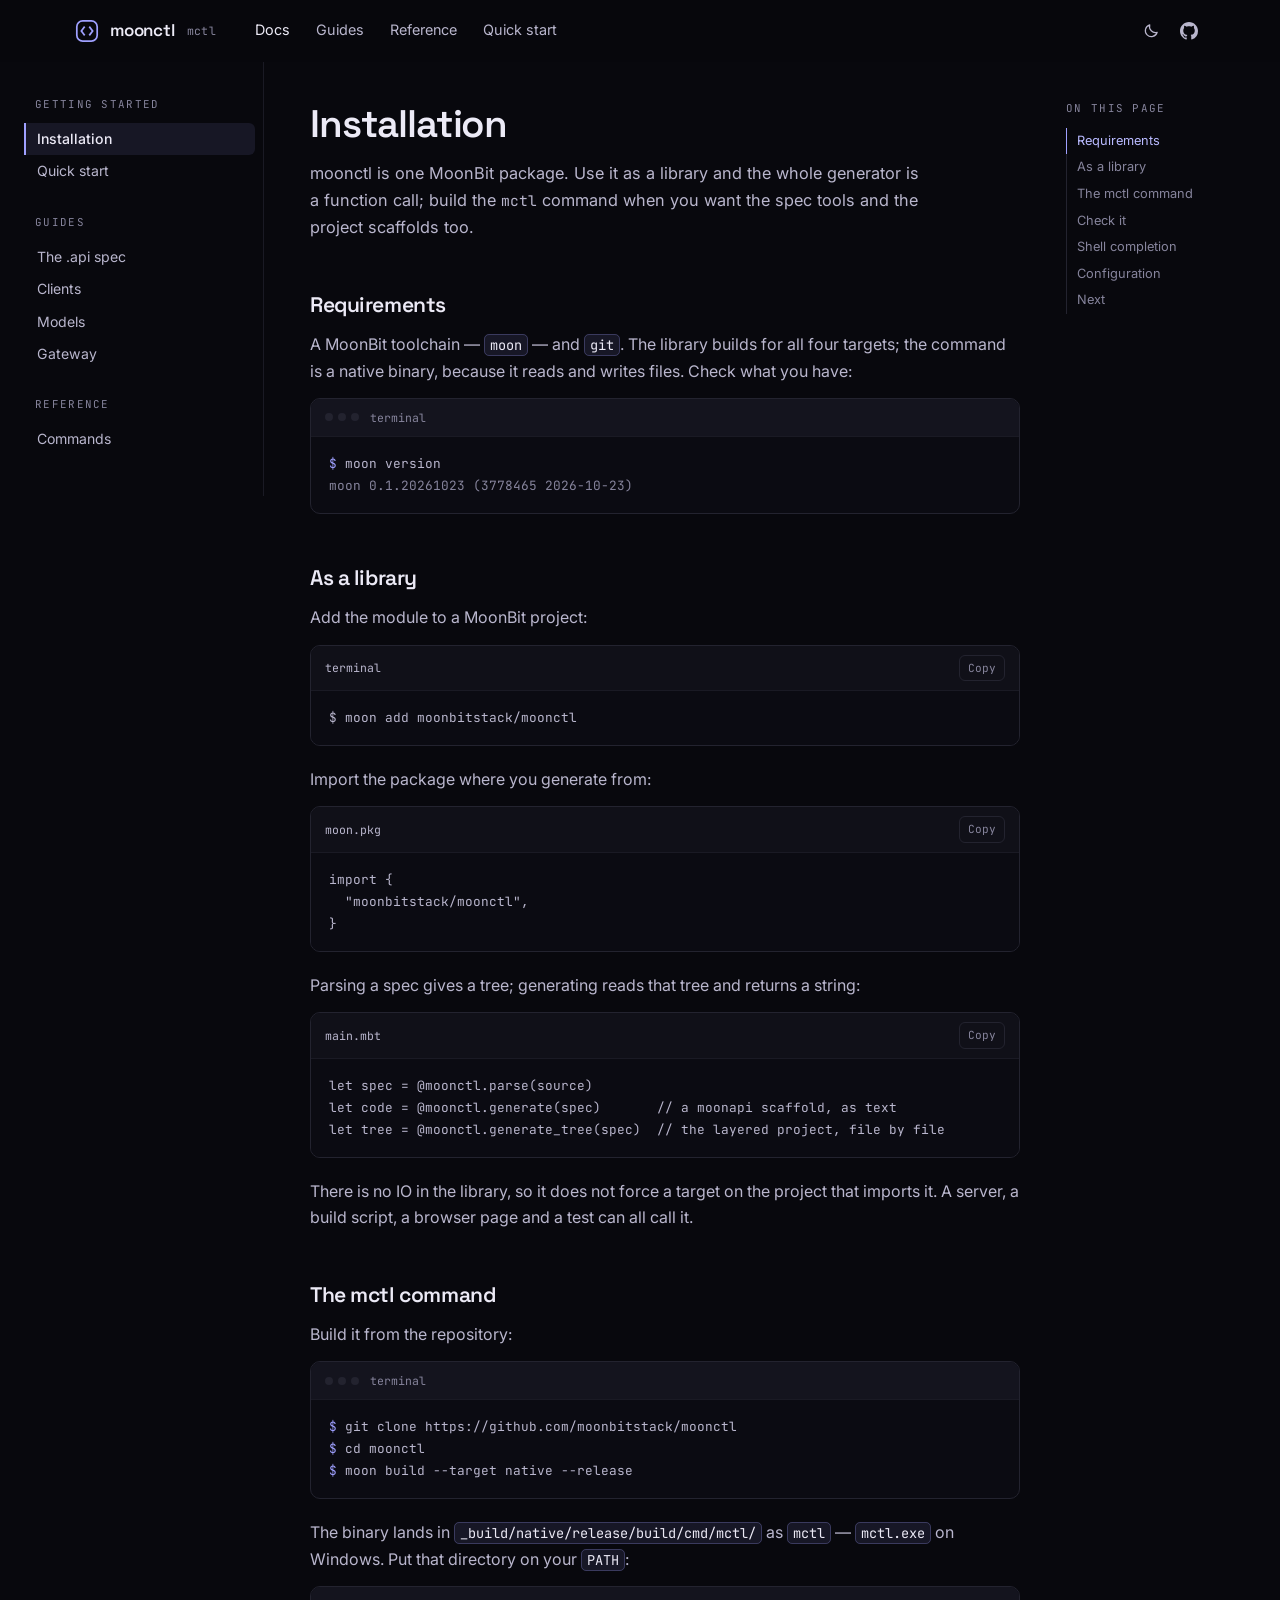
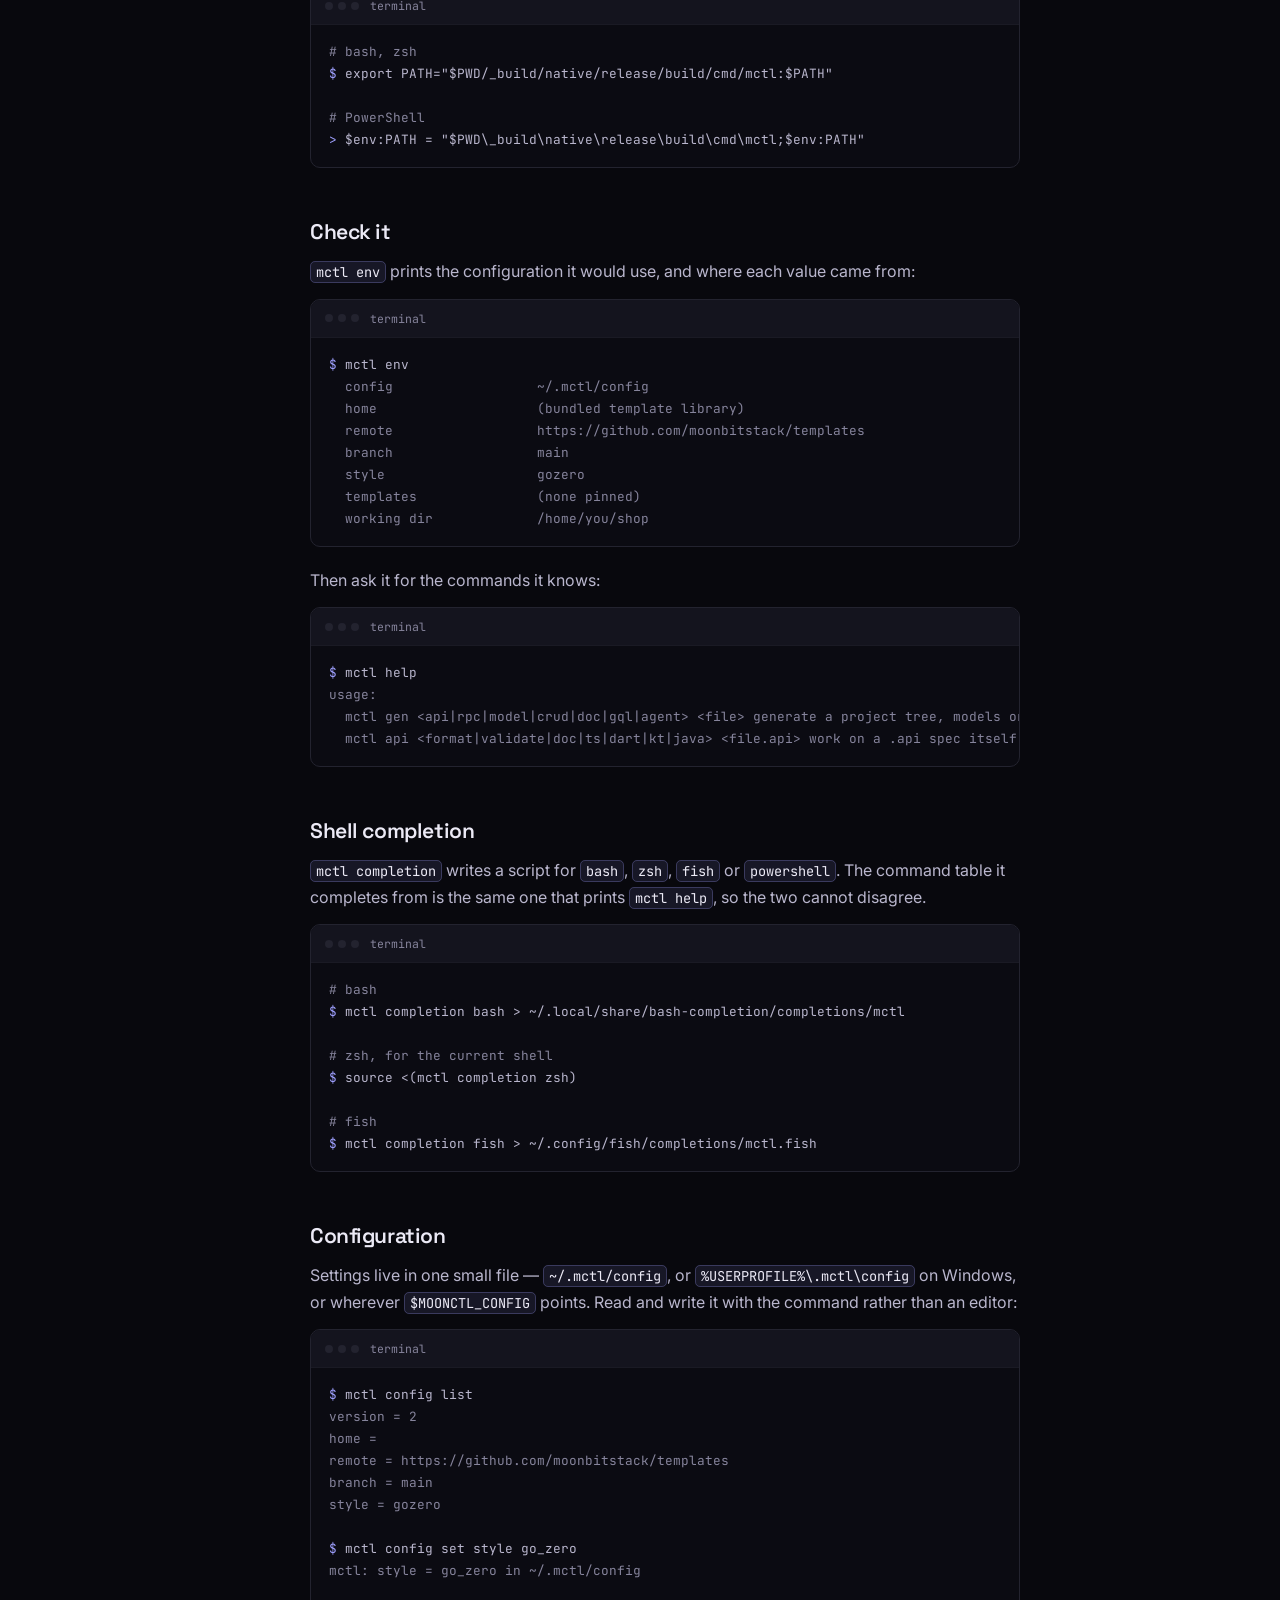
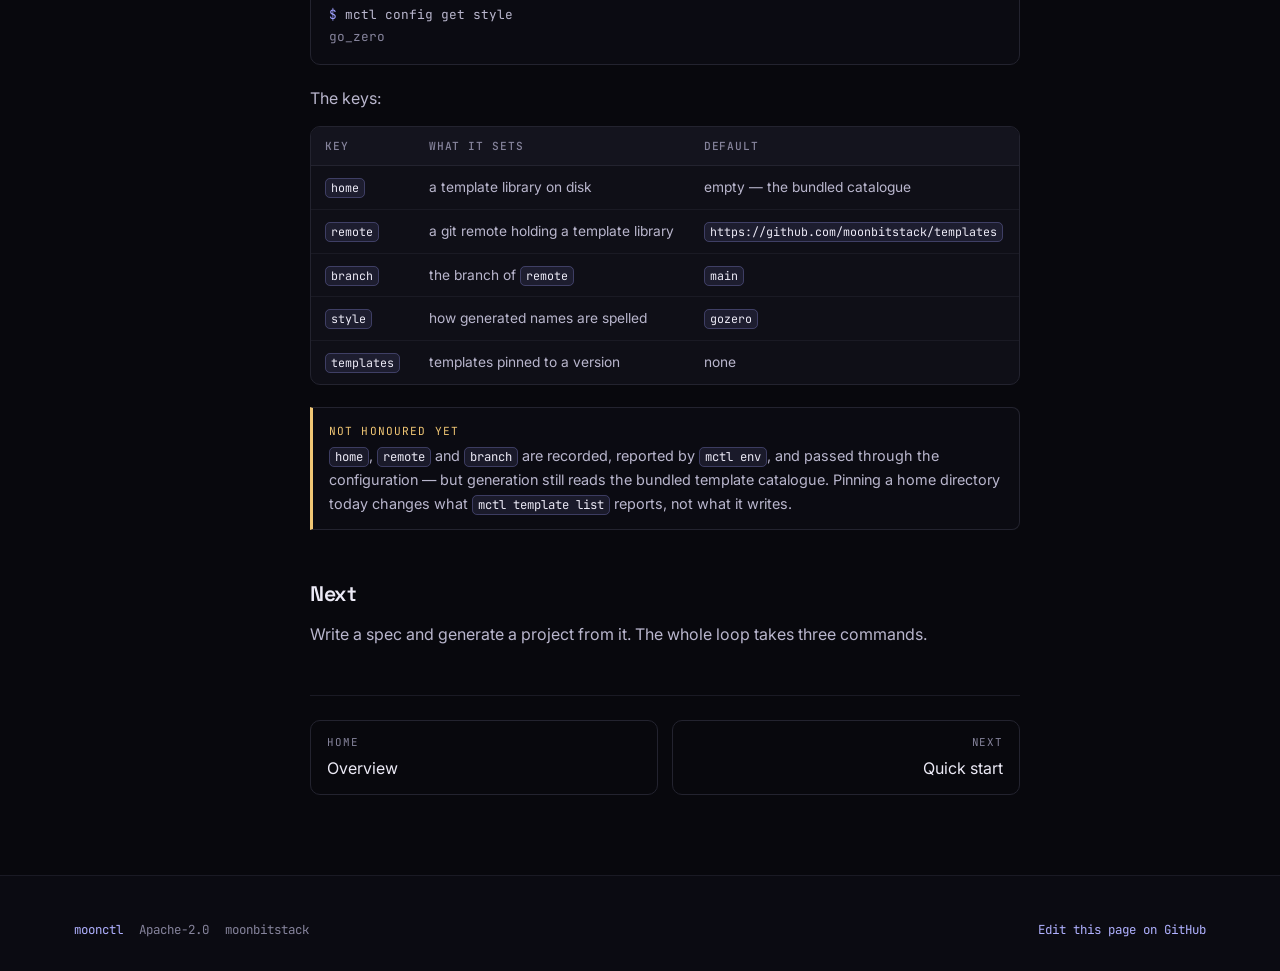
==== docs/getting-started/installation.html @ fe4e593d "docs(moonctl): a site, and four things writing it caught. The placeholder page and the script that p" ====
<!doctype html>
<html lang="en" data-theme="dark">
<head>
<meta charset="utf-8">
<meta name="viewport" content="width=device-width, initial-scale=1">
<title>Installation — moonctl</title>
<meta name="description" content="Install moonctl as a MoonBit library, or build the mctl command and put it on your PATH.">
<meta name="theme-color" content="#08080d">
<link rel="icon" href="../assets/favicon.svg" type="image/svg+xml">
<link rel="preconnect" href="https://fonts.googleapis.com">
<link rel="preconnect" href="https://fonts.gstatic.com" crossorigin>
<link href="https://fonts.googleapis.com/css2?family=Inter:wght@400;500;600&family=JetBrains+Mono:wght@400;500&family=Space+Grotesk:wght@500;600;700&display=swap" rel="stylesheet">
<link rel="stylesheet" href="../assets/site.css">
<script src="../assets/site.js" defer></script>
</head>
<body>
<a class="skip" href="#main">Skip to content</a>

<header class="site-header">
  <div class="container">
    <a class="brand" href="../index.html">
      <span class="mark" aria-hidden="true">
        <svg viewBox="0 0 24 24" width="26" height="26" fill="none" stroke="currentColor" stroke-width="1.6">
          <rect x="2.6" y="2.6" width="18.8" height="18.8" rx="5.4"/>
          <path d="M9.4 8.6 6.8 12l2.6 3.4M14.6 8.6 17.2 12l-2.6 3.4" stroke-linecap="square"/>
        </svg>
      </span>
      moonctl
      <span class="sub">mctl</span>
    </a>
    <nav class="nav" aria-label="Main">
      <a href="../getting-started/installation.html" aria-current="true">Docs</a>
      <a href="../guides/api-spec.html">Guides</a>
      <a href="../reference/commands.html">Reference</a>
      <a href="../getting-started/quick-start.html">Quick start</a>
    </nav>
    <div class="nav-right">
      <button class="icon-btn" type="button" data-theme-toggle aria-label="Switch theme">
        <svg class="i-moon" viewBox="0 0 24 24" width="17" height="17" fill="none" stroke="currentColor" stroke-width="1.7" stroke-linecap="round" stroke-linejoin="round">
          <path d="M20 14.5A8.5 8.5 0 0 1 9.5 4a8.5 8.5 0 1 0 10.5 10.5Z"/>
        </svg>
        <svg class="i-sun" viewBox="0 0 24 24" width="17" height="17" fill="none" stroke="currentColor" stroke-width="1.7" stroke-linecap="round">
          <circle cx="12" cy="12" r="4.2"/>
          <path d="M12 3v2M12 19v2M3 12h2M19 12h2M5.6 5.6l1.4 1.4M17 17l1.4 1.4M18.4 5.6 17 7M7 17l-1.4 1.4"/>
        </svg>
      </button>
      <a class="icon-btn" href="https://github.com/moonbitstack/moonctl" aria-label="Repository on GitHub">
        <svg viewBox="0 0 16 16" width="18" height="18" fill="currentColor" aria-hidden="true">
          <path d="M8 0C3.58 0 0 3.58 0 8c0 3.54 2.29 6.53 5.47 7.59.4.07.55-.17.55-.38 0-.19-.01-.82-.01-1.49-2.01.37-2.53-.49-2.69-.94-.09-.23-.48-.94-.82-1.13-.28-.15-.68-.52-.01-.53.63-.01 1.08.58 1.23.82.72 1.21 1.87.87 2.33.66.07-.52.28-.87.51-1.07-1.78-.2-3.64-.89-3.64-3.95 0-.87.31-1.59.82-2.15-.08-.2-.36-1.02.08-2.12 0 0 .67-.21 2.2.82.64-.18 1.32-.27 2-.27s1.36.09 2 .27c1.53-1.04 2.2-.82 2.2-.82.44 1.1.16 1.92.08 2.12.51.56.82 1.27.82 2.15 0 3.07-1.87 3.75-3.65 3.95.29.25.54.73.54 1.48 0 1.07-.01 1.93-.01 2.2 0 .21.15.46.55.38A8.01 8.01 0 0 0 16 8c0-4.42-3.58-8-8-8Z"/>
        </svg>
      </a>
      <button class="icon-btn nav-toggle" type="button" data-nav-toggle aria-label="Menu" aria-expanded="false">
        <svg viewBox="0 0 24 24" width="19" height="19" fill="none" stroke="currentColor" stroke-width="1.8" stroke-linecap="round">
          <path d="M4 7h16M4 12h16M4 17h16"/>
        </svg>
      </button>
    </div>
  </div>
</header>

<div class="docs-wrap">
  <aside class="side" id="side">
    <div class="side-group">
      <span class="label">Getting started</span>
      <a href="../getting-started/installation.html" aria-current="page">Installation</a>
      <a href="../getting-started/quick-start.html">Quick start</a>
    </div>
    <div class="side-group">
      <span class="label">Guides</span>
      <a href="../guides/api-spec.html">The .api spec</a>
      <a href="../guides/clients.html">Clients</a>
      <a href="../guides/models.html">Models</a>
      <a href="../guides/gateway.html">Gateway</a>
    </div>
    <div class="side-group">
      <span class="label">Reference</span>
      <a href="../reference/commands.html">Commands</a>
    </div>
  </aside>

  <main class="doc" id="main">
    <button class="side-toggle" type="button" data-side-toggle aria-expanded="false">Contents</button>

    <h1>Installation</h1>
    <p class="lede">
      moonctl is one MoonBit package. Use it as a library and the whole generator is a
      function call; build the <code>mctl</code> command when you want the spec tools and
      the project scaffolds too.
    </p>

    <div class="prose">
      <h2 id="requirements">Requirements <a class="anchor" href="#requirements">#</a></h2>
      <p>
        A MoonBit toolchain — <code>moon</code> — and <code>git</code>. The library builds for
        all four targets; the command is a native binary, because it reads and writes files.
        Check what you have:
      </p>
      <div class="term">
        <div class="term-bar"><span class="dots"><i></i><i></i><i></i></span>terminal</div>
<pre><span class="p">$</span> moon version
<span class="out">moon 0.1.20261023 (3778465 2026-10-23)</span></pre>
      </div>

      <h2 id="library">As a library <a class="anchor" href="#library">#</a></h2>
      <p>Add the module to a MoonBit project:</p>
      <div class="code">
        <div class="code-head"><span class="file">terminal</span><button class="copy" type="button" data-copy>Copy</button></div>
<pre>$ moon add moonbitstack/moonctl</pre>
      </div>
      <p>Import the package where you generate from:</p>
      <div class="code">
        <div class="code-head"><span class="file">moon.pkg</span><button class="copy" type="button" data-copy>Copy</button></div>
<pre>import {
  "moonbitstack/moonctl",
}</pre>
      </div>
      <p>Parsing a spec gives a tree; generating reads that tree and returns a string:</p>
      <div class="code">
        <div class="code-head"><span class="file">main.mbt</span><button class="copy" type="button" data-copy>Copy</button></div>
<pre>let spec = @moonctl.parse(source)
let code = @moonctl.generate(spec)       // a moonapi scaffold, as text
let tree = @moonctl.generate_tree(spec)  // the layered project, file by file</pre>
      </div>
      <p>
        There is no IO in the library, so it does not force a target on the project that
        imports it. A server, a build script, a browser page and a test can all call it.
      </p>

      <h2 id="command">The mctl command <a class="anchor" href="#command">#</a></h2>
      <p>Build it from the repository:</p>
      <div class="term">
        <div class="term-bar"><span class="dots"><i></i><i></i><i></i></span>terminal</div>
<pre><span class="p">$</span> git clone https://github.com/moonbitstack/moonctl
<span class="p">$</span> cd moonctl
<span class="p">$</span> moon build --target native --release</pre>
      </div>
      <p>
        The binary lands in <code>_build/native/release/build/cmd/mctl/</code> as
        <code>mctl</code> — <code>mctl.exe</code> on Windows. Put that directory on your
        <code>PATH</code>:
      </p>
      <div class="term">
        <div class="term-bar"><span class="dots"><i></i><i></i><i></i></span>terminal</div>
<pre><span class="c"># bash, zsh</span>
<span class="p">$</span> export PATH="$PWD/_build/native/release/build/cmd/mctl:$PATH"

<span class="c"># PowerShell</span>
<span class="p">&gt;</span> $env:PATH = "$PWD\_build\native\release\build\cmd\mctl;$env:PATH"</pre>
      </div>

      <h2 id="check">Check it <a class="anchor" href="#check">#</a></h2>
      <p><code>mctl env</code> prints the configuration it would use, and where each value came from:</p>
      <div class="term">
        <div class="term-bar"><span class="dots"><i></i><i></i><i></i></span>terminal</div>
<pre><span class="p">$</span> mctl env
<span class="out">  config                  ~/.mctl/config
  home                    (bundled template library)
  remote                  https://github.com/moonbitstack/templates
  branch                  main
  style                   gozero
  templates               (none pinned)
  working dir             /home/you/shop</span></pre>
      </div>
      <p>Then ask it for the commands it knows:</p>
      <div class="term">
        <div class="term-bar"><span class="dots"><i></i><i></i><i></i></span>terminal</div>
<pre><span class="p">$</span> mctl help
<span class="out">usage:
  mctl gen &lt;api|rpc|model|crud|doc|gql|agent&gt; &lt;file&gt; generate a project tree, models or a document from a spec
  mctl api &lt;format|validate|doc|ts|dart|kt|java&gt; &lt;file.api&gt; work on a .api spec itself: format it, check it, document it, or generate a client</span></pre>
      </div>

      <h2 id="completion">Shell completion <a class="anchor" href="#completion">#</a></h2>
      <p>
        <code>mctl completion</code> writes a script for <code>bash</code>, <code>zsh</code>,
        <code>fish</code> or <code>powershell</code>. The command table it completes from is the
        same one that prints <code>mctl help</code>, so the two cannot disagree.
      </p>
      <div class="term">
        <div class="term-bar"><span class="dots"><i></i><i></i><i></i></span>terminal</div>
<pre><span class="c"># bash</span>
<span class="p">$</span> mctl completion bash &gt; ~/.local/share/bash-completion/completions/mctl

<span class="c"># zsh, for the current shell</span>
<span class="p">$</span> source &lt;(mctl completion zsh)

<span class="c"># fish</span>
<span class="p">$</span> mctl completion fish &gt; ~/.config/fish/completions/mctl.fish</pre>
      </div>

      <h2 id="configuration">Configuration <a class="anchor" href="#configuration">#</a></h2>
      <p>
        Settings live in one small file — <code>~/.mctl/config</code>, or
        <code>%USERPROFILE%\.mctl\config</code> on Windows, or wherever
        <code>$MOONCTL_CONFIG</code> points. Read and write it with the command rather than an
        editor:
      </p>
      <div class="term">
        <div class="term-bar"><span class="dots"><i></i><i></i><i></i></span>terminal</div>
<pre><span class="p">$</span> mctl config list
<span class="out">version = 2
home = 
remote = https://github.com/moonbitstack/templates
branch = main
style = gozero</span>

<span class="p">$</span> mctl config set style go_zero
<span class="out">mctl: style = go_zero in ~/.mctl/config</span>

<span class="p">$</span> mctl config get style
<span class="out">go_zero</span></pre>
      </div>
      <p>The keys:</p>
      <div class="table-wrap">
        <table>
          <thead><tr><th>Key</th><th>What it sets</th><th>Default</th></tr></thead>
          <tbody>
            <tr><td><code>home</code></td><td>a template library on disk</td><td>empty — the bundled catalogue</td></tr>
            <tr><td><code>remote</code></td><td>a git remote holding a template library</td><td><code>https://github.com/moonbitstack/templates</code></td></tr>
            <tr><td><code>branch</code></td><td>the branch of <code>remote</code></td><td><code>main</code></td></tr>
            <tr><td><code>style</code></td><td>how generated names are spelled</td><td><code>gozero</code></td></tr>
            <tr><td><code>templates</code></td><td>templates pinned to a version</td><td>none</td></tr>
          </tbody>
        </table>
      </div>

      <div class="callout warn">
        <span class="t">Not honoured yet</span>
        <p>
          <code>home</code>, <code>remote</code> and <code>branch</code> are recorded, reported by
          <code>mctl env</code>, and passed through the configuration — but generation still reads
          the bundled template catalogue. Pinning a home directory today changes what
          <code>mctl template list</code> reports, not what it writes.
        </p>
      </div>

      <h2 id="next">Next <a class="anchor" href="#next">#</a></h2>
      <p>
        Write a spec and generate a project from it. The whole loop takes three commands.
      </p>
    </div>

    <nav class="pager" aria-label="Pages">
      <a href="../index.html">
        <span class="dir">Home</span>
        Overview
      </a>
      <a class="next" href="../getting-started/quick-start.html">
        <span class="dir">Next</span>
        Quick start
      </a>
    </nav>
  </main>

  <nav class="toc" aria-label="On this page">
    <span class="label">On this page</span>
    <a href="#requirements">Requirements</a>
    <a href="#library">As a library</a>
    <a href="#command">The mctl command</a>
    <a href="#check">Check it</a>
    <a href="#completion">Shell completion</a>
    <a href="#configuration">Configuration</a>
    <a href="#next">Next</a>
  </nav>
</div>

<footer class="site-footer">
  <div class="container">
    <div class="footer-bottom" style="margin-top:0;border-top:0;padding-top:0">
      <span><a href="../index.html">moonctl</a></span>
      <span>Apache-2.0</span>
      <span>moonbitstack</span>
      <span class="right"><a href="https://github.com/moonbitstack/moonctl">Edit this page on GitHub</a></span>
    </div>
  </div>
</footer>

</body>
</html>
---- docs/assets/site.css ----
/* moonctl site — one stylesheet for the home page and the docs.
 *
 * The palette is built around rgb(159, 160, 255): a periwinkle that reads as a
 * light violet on the dark ground and as a fill (not as text) on the light one,
 * where links use a darkened mix of it instead so the contrast holds up.
 */

:root {
  color-scheme: dark;

  --bg: #08080d;
  --bg-soft: #0b0b12;
  --panel: #0f0f17;
  --panel-2: #14141e;
  --line: #23232f;
  --line-2: #1a1a24;

  --ink: #eceaf6;
  --ink-2: #b9b6cd;
  --muted: #86849c;

  --accent: #9fa0ff;
  --accent-strong: #b9baff;
  --link: #b0b1ff;
  --accent-wash: rgba(159, 160, 255, 0.1);
  --accent-line: rgba(159, 160, 255, 0.26);

  --ok: #79d6a8;
  --warn: #f0c674;
  --err: #ff8f9e;

  --code-bg: #0b0b12;
  --code-head: #101018;
  --shadow: 0 1px 2px rgba(0, 0, 0, 0.4), 0 24px 60px -32px rgba(0, 0, 0, 0.9);

  --mono: "JetBrains Mono", ui-monospace, SFMono-Regular, Menlo, Consolas, monospace;
  --sans: "Inter", system-ui, -apple-system, "Segoe UI", Roboto, sans-serif;
  --display: "Space Grotesk", "Inter", system-ui, sans-serif;

  --max: 1180px;
  --radius: 10px;
  --header: 62px;
}

:root[data-theme="light"] {
  color-scheme: light;

  --bg: #fbfbfe;
  --bg-soft: #f4f4fa;
  --panel: #ffffff;
  --panel-2: #f7f7fc;
  --line: #e3e3ef;
  --line-2: #ededf6;

  --ink: #14141c;
  --ink-2: #3b3b4d;
  --muted: #61617a;

  --accent: #9fa0ff;
  --accent-strong: #4a4dc6;
  --link: #4a4dc6;
  --accent-wash: rgba(159, 160, 255, 0.16);
  --accent-line: rgba(110, 112, 220, 0.28);

  --ok: #1d7f5c;
  --warn: #8a6400;
  --err: #b3243c;

  --code-bg: #f7f7fc;
  --code-head: #f1f1f9;
  --shadow: 0 1px 2px rgba(20, 20, 31, 0.05), 0 24px 60px -36px rgba(20, 20, 31, 0.28);
}

*,
*::before,
*::after {
  box-sizing: border-box;
}

html {
  scroll-behavior: smooth;
  scroll-padding-top: calc(var(--header) + 18px);
  font-variant-ligatures: no-contextual;
}

button,
input,
textarea,
select {
  font-variant-ligatures: no-contextual;
}

@media (prefers-reduced-motion: reduce) {
  html {
    scroll-behavior: auto;
  }

  *,
  *::before,
  *::after {
    animation-duration: 0.01ms !important;
    animation-iteration-count: 1 !important;
    transition-duration: 0.01ms !important;
  }
}

body {
  margin: 0;
  background: var(--bg);
  color: var(--ink);
  font-family: var(--sans);
  font-size: 16px;
  line-height: 1.65;
  -webkit-font-smoothing: antialiased;
  text-rendering: optimizeLegibility;
}

::selection {
  background: var(--accent-wash);
  color: var(--ink);
}

a {
  color: var(--link);
  text-decoration: none;
}

a:hover {
  text-decoration: underline;
  text-underline-offset: 2px;
}

h1,
h2,
h3,
h4 {
  font-family: var(--display);
  font-weight: 600;
  letter-spacing: -0.02em;
  line-height: 1.15;
  margin: 0;
}

p {
  margin: 0;
}

code,
pre,
kbd,
.mono {
  font-family: var(--mono);
  font-size: 0.9em;
}

:focus-visible {
  outline: 2px solid var(--accent);
  outline-offset: 2px;
  border-radius: 4px;
}

/* Scrollbars. Chrome ignores ::-webkit-scrollbar once scrollbar-color is set,
 * so the standard properties live behind a support query that Chrome fails. */
::-webkit-scrollbar {
  width: 11px;
  height: 11px;
}

::-webkit-scrollbar-track {
  background: transparent;
}

::-webkit-scrollbar-thumb {
  background: var(--line);
  border-radius: 99px;
  border: 3px solid var(--bg);
}

::-webkit-scrollbar-thumb:hover {
  background: var(--muted);
}

@supports not selector(::-webkit-scrollbar) {
  * {
    scrollbar-width: thin;
    scrollbar-color: var(--line) transparent;
  }
}

.container {
  width: 100%;
  max-width: var(--max);
  margin-inline: auto;
  padding-inline: 24px;
}

.skip {
  position: absolute;
  left: -9999px;
  top: 8px;
  z-index: 100;
  background: var(--panel);
  border: 1px solid var(--accent-line);
  padding: 8px 14px;
  border-radius: 8px;
}

.skip:focus {
  left: 12px;
}

/* ---------- header ---------- */

.site-header {
  position: sticky;
  top: 0;
  z-index: 50;
  height: var(--header);
  display: flex;
  align-items: center;
  background: color-mix(in srgb, var(--bg) 82%, transparent);
  backdrop-filter: saturate(140%) blur(12px);
  border-bottom: 1px solid transparent;
  transition: border-color 0.2s ease, background 0.2s ease;
}

.site-header.stuck {
  border-bottom-color: var(--line-2);
  background: color-mix(in srgb, var(--bg) 92%, transparent);
}

.site-header .container {
  display: flex;
  align-items: center;
  gap: 28px;
}

.brand {
  display: flex;
  align-items: center;
  gap: 10px;
  color: var(--ink);
  font-family: var(--display);
  font-weight: 600;
  font-size: 1.06rem;
  letter-spacing: -0.01em;
  padding-block: 6px;
}

.brand:hover {
  text-decoration: none;
}

.brand .mark {
  display: grid;
  place-items: center;
  color: var(--accent);
}

.brand .mark svg {
  display: block;
}

.brand .sub {
  color: var(--muted);
  font-family: var(--mono);
  font-size: 0.72rem;
  font-weight: 400;
  letter-spacing: 0.02em;
  padding-left: 2px;
}

.nav {
  display: flex;
  align-items: center;
  gap: 4px;
  margin-right: auto;
}

.nav a {
  color: var(--ink-2);
  font-size: 0.9rem;
  padding: 7px 11px;
  border-radius: 7px;
  line-height: 1;
}

.nav a:hover {
  color: var(--ink);
  background: var(--panel-2);
  text-decoration: none;
}

.nav a[aria-current="true"] {
  color: var(--ink);
}

.nav-right {
  display: flex;
  align-items: center;
  gap: 4px;
}

.icon-btn {
  display: grid;
  place-items: center;
  width: 34px;
  height: 34px;
  border: 0;
  border-radius: 8px;
  background: transparent;
  color: var(--ink-2);
  cursor: pointer;
  padding: 0;
}

.icon-btn:hover {
  background: var(--panel-2);
  color: var(--ink);
}

.icon-btn svg {
  display: block;
}

.icon-btn .i-sun {
  display: none;
}

:root[data-theme="light"] .icon-btn .i-moon {
  display: none;
}

:root[data-theme="light"] .icon-btn .i-sun {
  display: block;
}

.nav-toggle {
  display: none;
}

.note-line {
  margin-top: 16px;
  font-family: var(--mono);
  font-size: 0.76rem;
  color: var(--muted);
}

/* ---------- home: hero ---------- */

.hero {
  position: relative;
  overflow: clip;
  border-bottom: 1px solid var(--line-2);
}

.hero::before {
  content: "";
  position: absolute;
  inset: -40% 0 auto;
  height: 780px;
  background:
    radial-gradient(60% 55% at 50% 0%, var(--accent-wash), transparent 70%),
    linear-gradient(to bottom, transparent, var(--bg) 78%);
  pointer-events: none;
}

.hero::after {
  content: "";
  position: absolute;
  inset: 0;
  background-image:
    linear-gradient(var(--line-2) 1px, transparent 1px),
    linear-gradient(90deg, var(--line-2) 1px, transparent 1px);
  background-size: 72px 72px;
  mask-image: radial-gradient(70% 60% at 50% 0%, #000 0%, transparent 75%);
  opacity: 0.55;
  pointer-events: none;
}

.hero .container {
  position: relative;
  z-index: 1;
  display: grid;
  grid-template-columns: minmax(0, 1.02fr) minmax(0, 1fr);
  gap: clamp(28px, 5vw, 64px);
  align-items: center;
  padding-block: clamp(56px, 8vw, 104px) clamp(56px, 7vw, 92px);
}

.eyebrow {
  display: inline-flex;
  align-items: center;
  gap: 8px;
  font-family: var(--mono);
  font-size: 0.74rem;
  letter-spacing: 0.1em;
  text-transform: uppercase;
  color: var(--muted);
  margin-bottom: 20px;
}

.eyebrow::before {
  content: "";
  width: 22px;
  height: 1px;
  background: var(--accent);
}

.hero h1 {
  font-size: clamp(2.35rem, 5.1vw, 3.5rem);
  letter-spacing: -0.035em;
  margin-bottom: 20px;
}

.hero h1 em {
  font-style: normal;
  color: var(--accent-strong);
}

.hero .lead {
  color: var(--ink-2);
  font-size: 1.06rem;
  max-width: 46ch;
  margin-bottom: 30px;
}

.lead code,
.prose code,
.card p code,
.callout code {
  background: var(--accent-wash);
  border: 1px solid var(--accent-line);
  border-radius: 5px;
  padding: 1px 5px;
  font-size: 0.85em;
  white-space: nowrap;
}

.cta-row {
  display: flex;
  flex-wrap: wrap;
  gap: 10px;
  align-items: center;
}

.btn {
  display: inline-flex;
  align-items: center;
  gap: 8px;
  height: 42px;
  padding: 0 18px;
  border-radius: 8px;
  font-size: 0.92rem;
  font-weight: 500;
  border: 1px solid var(--line);
  color: var(--ink);
  background: var(--panel);
  line-height: 1;
}

.btn:hover {
  text-decoration: none;
  border-color: var(--muted);
}

.btn svg {
  display: block;
  opacity: 0.7;
}

.btn-primary {
  background: var(--accent);
  border-color: var(--accent);
  color: #14142a;
  font-weight: 600;
}

.btn-primary:hover {
  background: var(--accent-strong);
  border-color: var(--accent-strong);
}

.btn-primary svg {
  opacity: 0.85;
}

.hero-meta {
  margin-top: 22px;
  display: flex;
  flex-wrap: wrap;
  gap: 8px 18px;
  font-family: var(--mono);
  font-size: 0.76rem;
  color: var(--muted);
}

.hero-meta span {
  display: inline-flex;
  align-items: center;
  gap: 6px;
}

.hero-meta i {
  width: 5px;
  height: 5px;
  border-radius: 50%;
  background: var(--accent);
  display: inline-block;
  font-style: normal;
}

/* hero card: a spec on the left, what it produced on the right */

.spec-card {
  background: var(--panel);
  border: 1px solid var(--line);
  border-radius: 14px;
  box-shadow: var(--shadow);
  overflow: hidden;
  font-family: var(--mono);
  font-size: 0.78rem;
  line-height: 1.7;
}

.spec-card .bar {
  display: flex;
  align-items: center;
  gap: 8px;
  padding: 9px 13px;
  background: var(--panel-2);
  border-bottom: 1px solid var(--line-2);
  color: var(--muted);
  font-size: 0.72rem;
}

.spec-card .bar .dots {
  display: flex;
  gap: 5px;
  margin-right: 4px;
}

.spec-card .bar .dots i,
.term-bar .dots i {
  width: 8px;
  height: 8px;
  border-radius: 50%;
  background: var(--line);
  display: block;
}

.term-bar .dots {
  display: flex;
  gap: 5px;
  margin-right: 3px;
}

.spec-card .bar .name {
  color: var(--ink-2);
}

.spec-card .bar .tag {
  margin-left: auto;
  color: var(--accent);
  background: var(--accent-wash);
  border: 1px solid var(--accent-line);
  border-radius: 5px;
  padding: 1px 7px;
  font-size: 0.68rem;
}

.spec-src {
  padding: 14px 16px 16px;
  white-space: pre;
  overflow-x: auto;
  color: var(--ink-2);
}

.tok-key {
  color: var(--accent-strong);
}

.tok-str {
  color: var(--ok);
}

.tok-dim {
  color: var(--muted);
}

.spec-card .run {
  padding: 10px 16px;
  border-top: 1px solid var(--line-2);
  border-bottom: 1px solid var(--line-2);
  background: var(--code-bg);
  color: var(--ink-2);
}

.spec-card .run .p {
  color: var(--accent);
  margin-right: 8px;
}

.tree {
  padding: 10px 16px 16px;
}

.tree-row {
  display: flex;
  align-items: center;
  gap: 9px;
  color: var(--ink-2);
  opacity: 0;
  animation: row-in 0.4s ease forwards;
}

.tree-row .ok {
  color: var(--ok);
  font-size: 0.72rem;
  width: 12px;
}

.tree-row .path {
  white-space: nowrap;
  overflow: hidden;
  text-overflow: ellipsis;
}

.tree-row .kind {
  margin-left: auto;
  color: var(--muted);
  font-size: 0.68rem;
  padding-left: 12px;
  white-space: nowrap;
}

@keyframes row-in {
  from {
    opacity: 0;
    transform: translateY(3px);
  }

  to {
    opacity: 1;
    transform: none;
  }
}

.tree-row:nth-child(1) { animation-delay: 0.15s; }
.tree-row:nth-child(2) { animation-delay: 0.22s; }
.tree-row:nth-child(3) { animation-delay: 0.29s; }
.tree-row:nth-child(4) { animation-delay: 0.36s; }
.tree-row:nth-child(5) { animation-delay: 0.43s; }
.tree-row:nth-child(6) { animation-delay: 0.5s; }
.tree-row:nth-child(7) { animation-delay: 0.57s; }

/* ---------- sections ---------- */

.section {
  padding-block: clamp(56px, 7vw, 88px);
  border-bottom: 1px solid var(--line-2);
}

.section:last-of-type {
  border-bottom: 0;
}

.section-head {
  display: flex;
  align-items: baseline;
  gap: 20px;
  margin-bottom: 36px;
}

.section-head h2 {
  font-size: clamp(1.5rem, 2.6vw, 2rem);
}

.section-head .kicker {
  font-family: var(--mono);
  font-size: 0.72rem;
  letter-spacing: 0.12em;
  text-transform: uppercase;
  color: var(--accent);
  padding-bottom: 3px;
}

.section-head p {
  color: var(--muted);
  max-width: 46ch;
  font-size: 0.94rem;
  margin-left: auto;
}

/* ---------- the four cards ---------- */

.card-grid {
  display: grid;
  grid-template-columns: repeat(4, minmax(0, 1fr));
  gap: 1px;
  background: var(--line-2);
  border: 1px solid var(--line-2);
  border-radius: var(--radius);
  overflow: hidden;
}

.card {
  background: var(--bg-soft);
  padding: 22px 20px 24px;
  position: relative;
  transition: background 0.18s ease;
}

.card:hover {
  background: var(--panel-2);
}

.card .num {
  font-family: var(--mono);
  font-size: 0.7rem;
  color: var(--accent);
  letter-spacing: 0.1em;
  display: block;
  margin-bottom: 14px;
}

.card h3 {
  font-size: 1rem;
  margin-bottom: 8px;
  letter-spacing: -0.01em;
}

@media (width >= 981px) {
  /* a one-line and a two-line heading should not push their paragraphs apart */
  .card h3 {
    min-height: 2.3em;
  }
}

.card p {
  color: var(--muted);
  font-size: 0.88rem;
  line-height: 1.6;
}

/* ---------- tabs + code blocks ---------- */

.tabs {
  border: 1px solid var(--line);
  border-radius: var(--radius);
  overflow: hidden;
  background: var(--panel);
}

.tab-bar {
  display: flex;
  align-items: stretch;
  gap: 0;
  background: var(--panel-2);
  border-bottom: 1px solid var(--line);
  overflow-x: auto;
}

.tab-bar button {
  appearance: none;
  border: 0;
  border-right: 1px solid var(--line-2);
  background: transparent;
  color: var(--muted);
  font-family: var(--mono);
  font-size: 0.78rem;
  padding: 11px 18px;
  cursor: pointer;
  white-space: nowrap;
  position: relative;
}

.tab-bar button:hover {
  color: var(--ink);
  background: var(--panel);
}

.tab-bar button[aria-selected="true"] {
  color: var(--accent);
  background: var(--panel);
}

.tab-bar button[aria-selected="true"]::after {
  content: "";
  position: absolute;
  left: 0;
  right: 0;
  top: -1px;
  height: 2px;
  background: var(--accent);
}

.tab-panel {
  display: none;
}

.tab-panel[data-active="true"] {
  display: block;
}

.panel-head {
  display: flex;
  align-items: center;
  gap: 10px;
  padding: 10px 14px;
  border-bottom: 1px solid var(--line-2);
  font-family: var(--mono);
  font-size: 0.74rem;
  color: var(--muted);
  background: var(--code-head);
}

.panel-head .file {
  color: var(--ink-2);
}

.panel-head .lines {
  margin-left: auto;
}

.panel-head .copy {
  border: 1px solid var(--line);
  background: transparent;
  color: var(--muted);
  border-radius: 6px;
  font: inherit;
  font-family: var(--mono);
  font-size: 0.7rem;
  padding: 3px 8px;
  cursor: pointer;
}

.panel-head .copy:hover {
  color: var(--ink);
  border-color: var(--muted);
}

pre {
  margin: 0;
  padding: 16px 18px;
  overflow-x: auto;
  background: var(--code-bg);
  color: var(--ink-2);
  font-size: 0.8rem;
  line-height: 1.72;
  tab-size: 2;
}

pre .c {
  color: var(--muted);
}

pre .k {
  color: var(--accent-strong);
}

pre .s {
  color: var(--ok);
}

pre .n {
  color: var(--warn);
}

/* terminal blocks: a prompt in the accent, output in the body colour */

.term {
  background: var(--code-bg);
  border: 1px solid var(--line);
  border-radius: var(--radius);
  overflow: hidden;
}

.term .term-bar {
  display: flex;
  align-items: center;
  gap: 8px;
  padding: 9px 14px;
  background: var(--panel-2);
  border-bottom: 1px solid var(--line-2);
  font-family: var(--mono);
  font-size: 0.72rem;
  color: var(--muted);
}

.term pre {
  border: 0;
  background: transparent;
}

.term .p {
  color: var(--accent);
  user-select: none;
}

.term .out {
  color: var(--muted);
}

.term .ok {
  color: var(--ok);
}

/* ---------- quick example ---------- */

.split {
  display: grid;
  grid-template-columns: minmax(0, 1fr) minmax(0, 1fr);
  gap: 20px;
  align-items: start;
}

.split h3 {
  font-size: 0.95rem;
  margin-bottom: 10px;
  color: var(--ink);
  display: flex;
  align-items: center;
  gap: 8px;
}

.split h3 .step {
  font-family: var(--mono);
  font-size: 0.7rem;
  color: var(--accent);
  border: 1px solid var(--accent-line);
  background: var(--accent-wash);
  border-radius: 4px;
  padding: 1px 6px;
}

.split h3 + * {
  margin-bottom: 22px;
}

/* ---------- command chips ---------- */

.cmd-grid {
  display: grid;
  grid-template-columns: repeat(3, minmax(0, 1fr));
  gap: 1px;
  background: var(--line-2);
  border: 1px solid var(--line-2);
  border-radius: var(--radius);
  overflow: hidden;
}

.cmd-grid a {
  display: flex;
  flex-direction: column;
  gap: 5px;
  padding: 16px 18px;
  background: var(--bg-soft);
  color: var(--ink-2);
}

.cmd-grid a:hover {
  background: var(--panel-2);
  text-decoration: none;
}

.cmd-grid .cmd {
  font-family: var(--mono);
  font-size: 0.8rem;
  color: var(--accent-strong);
}

.cmd-grid .what {
  font-size: 0.84rem;
  color: var(--muted);
  line-height: 1.5;
}

/* ---------- CTA band ---------- */

.cta {
  position: relative;
  overflow: hidden;
  border: 1px solid var(--accent-line);
  border-radius: 14px;
  padding: clamp(30px, 5vw, 52px);
  background:
    radial-gradient(120% 140% at 0% 0%, var(--accent-wash), transparent 62%),
    var(--bg-soft);
  display: flex;
  align-items: center;
  gap: 40px;
  flex-wrap: wrap;
}

.cta h2 {
  font-size: clamp(1.4rem, 2.6vw, 1.9rem);
  margin-bottom: 10px;
}

.cta p {
  color: var(--ink-2);
  max-width: 52ch;
  font-size: 0.95rem;
}

.cta .cta-row {
  margin-left: auto;
}

/* ---------- footer ---------- */

.site-footer {
  border-top: 1px solid var(--line-2);
  padding-block: 44px 30px;
  background: var(--bg-soft);
}

.footer-grid {
  display: grid;
  grid-template-columns: minmax(0, 1.6fr) repeat(3, minmax(0, 1fr));
  gap: 32px;
}

.footer-brand p {
  color: var(--muted);
  font-size: 0.86rem;
  max-width: 30ch;
  margin-top: 12px;
}

.footer-col h4 {
  font-family: var(--mono);
  font-size: 0.7rem;
  letter-spacing: 0.1em;
  text-transform: uppercase;
  color: var(--muted);
  font-weight: 500;
  margin-bottom: 12px;
}

.footer-col a {
  display: block;
  color: var(--ink-2);
  font-size: 0.86rem;
  padding: 4px 0;
}

.footer-col a:hover {
  color: var(--ink);
  text-decoration: none;
}

.footer-bottom {
  margin-top: 36px;
  padding-top: 18px;
  border-top: 1px solid var(--line-2);
  display: flex;
  gap: 16px;
  flex-wrap: wrap;
  align-items: center;
  color: var(--muted);
  font-size: 0.78rem;
  font-family: var(--mono);
}

.footer-bottom .right {
  margin-left: auto;
}

/* ---------- docs shell ---------- */

.docs-wrap {
  display: grid;
  grid-template-columns: 240px minmax(0, 1fr) 190px;
  gap: 46px;
  max-width: 1280px;
  margin-inline: auto;
  padding-inline: 24px;
  align-items: start;
}

.side {
  position: sticky;
  top: var(--header);
  max-height: calc(100vh - var(--header));
  overflow-y: auto;
  padding: 34px 8px 40px 0;
  border-right: 1px solid var(--line-2);
  font-size: 0.88rem;
}

.side-group + .side-group {
  margin-top: 26px;
}

.side-group > .label {
  font-family: var(--mono);
  font-size: 0.68rem;
  letter-spacing: 0.12em;
  text-transform: uppercase;
  color: var(--muted);
  display: block;
  margin-bottom: 9px;
  padding-left: 11px;
}

.side a {
  display: block;
  color: var(--ink-2);
  padding: 6px 11px;
  border-radius: 0 6px 6px 0;
  border-left: 2px solid transparent;
  line-height: 1.45;
}

.side a:hover {
  color: var(--ink);
  background: var(--panel-2);
  text-decoration: none;
}

.side a[aria-current="page"] {
  color: var(--ink);
  background: var(--accent-wash);
  border-left-color: var(--accent);
  font-weight: 500;
}

.toc {
  position: sticky;
  top: var(--header);
  padding: 38px 0 40px;
  font-size: 0.8rem;
  max-height: calc(100vh - var(--header));
  overflow-y: auto;
}

.toc .label {
  font-family: var(--mono);
  font-size: 0.68rem;
  letter-spacing: 0.12em;
  text-transform: uppercase;
  color: var(--muted);
  display: block;
  margin-bottom: 10px;
}

.toc a {
  display: block;
  color: var(--muted);
  padding: 4px 0 4px 10px;
  border-left: 1px solid var(--line);
  line-height: 1.45;
}

.toc a:hover {
  color: var(--ink);
  text-decoration: none;
}

.toc a.active {
  color: var(--accent-strong);
  border-left-color: var(--accent);
}

.toc a.depth-3 {
  padding-left: 22px;
  font-size: 0.94em;
}

.doc {
  padding: 40px 0 80px;
  min-width: 0;
}

.doc h1 {
  font-size: clamp(1.9rem, 3.4vw, 2.4rem);
  letter-spacing: -0.03em;
  margin-bottom: 14px;
}

.doc .lede {
  color: var(--ink-2);
  font-size: 1.02rem;
  max-width: 62ch;
  margin-bottom: 34px;
}

.doc h2 {
  font-size: 1.32rem;
  margin: 44px 0 14px;
  padding-top: 8px;
  letter-spacing: -0.02em;
}

.doc h2 .anchor {
  color: var(--muted);
  font-family: var(--mono);
  font-size: 0.9rem;
  margin-left: 8px;
  opacity: 0;
  transition: opacity 0.15s;
}

.doc h2:hover .anchor {
  opacity: 1;
}

.doc h3 {
  font-size: 1.02rem;
  margin: 28px 0 10px;
}

.prose > p {
  color: var(--ink-2);
  margin-bottom: 14px;
  max-width: 72ch;
}

.prose > p strong {
  color: var(--ink);
  font-weight: 600;
}

.prose ul,
.prose ol {
  color: var(--ink-2);
  margin: 0 0 16px;
  padding-left: 20px;
}

.prose li {
  margin-bottom: 6px;
}

.prose li::marker {
  color: var(--muted);
}

.prose code {
  color: var(--ink);
}

.doc .term,
.doc .tabs,
.doc .code {
  margin: 0 0 20px;
}

.code {
  border: 1px solid var(--line);
  border-radius: var(--radius);
  overflow: hidden;
  background: var(--code-bg);
}

.code .code-head {
  display: flex;
  align-items: center;
  gap: 10px;
  padding: 9px 14px;
  background: var(--code-head);
  border-bottom: 1px solid var(--line-2);
  font-family: var(--mono);
  font-size: 0.72rem;
  color: var(--muted);
}

.code .code-head .file {
  color: var(--ink-2);
}

.code .code-head .copy {
  margin-left: auto;
  border: 1px solid var(--line);
  background: transparent;
  color: var(--muted);
  border-radius: 6px;
  font: inherit;
  font-size: 0.7rem;
  padding: 3px 8px;
  cursor: pointer;
}

.code .code-head .copy:hover {
  color: var(--ink);
}

.code pre {
  border: 0;
}

/* tables */

.table-wrap {
  border: 1px solid var(--line);
  border-radius: var(--radius);
  overflow-x: auto;
  margin: 0 0 22px;
  background: var(--panel);
}

table {
  width: 100%;
  border-collapse: collapse;
  font-size: 0.86rem;
}

th {
  text-align: left;
  font-family: var(--mono);
  font-size: 0.7rem;
  letter-spacing: 0.08em;
  text-transform: uppercase;
  color: var(--muted);
  font-weight: 500;
  padding: 10px 14px;
  border-bottom: 1px solid var(--line);
  background: var(--panel-2);
  white-space: nowrap;
}

td {
  padding: 10px 14px;
  border-bottom: 1px solid var(--line-2);
  color: var(--ink-2);
  vertical-align: top;
}

tr:last-child td {
  border-bottom: 0;
}

td code {
  color: var(--ink);
  white-space: nowrap;
}

td .muted {
  color: var(--muted);
}

/* callouts: the colour bar is a straight edge, so the left corners are square */

.callout {
  border: 1px solid var(--line);
  border-left: 3px solid var(--accent);
  border-radius: 0 8px 8px 0;
  padding: 14px 16px;
  margin: 0 0 20px;
  background: var(--bg-soft);
  font-size: 0.9rem;
  color: var(--ink-2);
}

.callout .t {
  display: block;
  font-family: var(--mono);
  font-size: 0.7rem;
  letter-spacing: 0.1em;
  text-transform: uppercase;
  color: var(--accent-strong);
  margin-bottom: 4px;
}

.callout.warn {
  border-left-color: var(--warn);
}

.callout.warn .t {
  color: var(--warn);
}

.callout p + p {
  margin-top: 8px;
}

/* pager */

.pager {
  display: flex;
  gap: 14px;
  margin-top: 48px;
  padding-top: 24px;
  border-top: 1px solid var(--line-2);
}

.pager a {
  flex: 1;
  border: 1px solid var(--line);
  border-radius: var(--radius);
  padding: 13px 16px;
  color: var(--ink);
  display: block;
}

.pager a:hover {
  border-color: var(--accent-line);
  background: var(--panel);
  text-decoration: none;
}

.pager .dir {
  display: block;
  font-family: var(--mono);
  font-size: 0.68rem;
  letter-spacing: 0.08em;
  text-transform: uppercase;
  color: var(--muted);
  margin-bottom: 3px;
}

.pager .next {
  text-align: right;
}

/* the sidebar is a drawer on narrow screens */

.side-toggle {
  display: none;
  align-items: center;
  gap: 8px;
  border: 1px solid var(--line);
  border-radius: 8px;
  background: var(--panel);
  color: var(--ink-2);
  font: inherit;
  font-size: 0.85rem;
  padding: 7px 12px;
  margin-bottom: 20px;
  cursor: pointer;
}

.side-toggle:hover {
  color: var(--ink);
  border-color: var(--accent-line);
}

/* ---------- responsive ---------- */

@media (width <= 1120px) {
  .docs-wrap {
    grid-template-columns: 220px minmax(0, 1fr);
    gap: 36px;
  }

  .toc {
    display: none;
  }
}

@media (width <= 980px) {
  .hero .container {
    grid-template-columns: minmax(0, 1fr);
  }

  .spec-card {
    max-width: 560px;
  }

  .card-grid {
    grid-template-columns: repeat(2, minmax(0, 1fr));
  }

  .cmd-grid {
    grid-template-columns: repeat(2, minmax(0, 1fr));
  }

  .split {
    grid-template-columns: minmax(0, 1fr);
  }

  .section-head {
    flex-wrap: wrap;
  }

  .section-head p {
    margin-left: 0;
    flex-basis: 100%;
  }
}

@media (width <= 860px) {
  :root {
    --header: 56px;
  }

  .container {
    padding-inline: 18px;
  }

  .nav {
    display: none;
  }

  .nav-toggle {
    display: grid;
  }

  .site-header.open .nav {
    display: flex;
    position: absolute;
    left: 0;
    right: 0;
    top: var(--header);
    flex-direction: column;
    align-items: stretch;
    gap: 2px;
    padding: 10px 18px 16px;
    background: var(--bg);
    border-bottom: 1px solid var(--line);
  }

  .site-header.open .nav a {
    padding: 11px 10px;
  }

  .brand .sub {
    display: none;
  }

  .docs-wrap {
    grid-template-columns: minmax(0, 1fr);
    padding-inline: 18px;
  }

  .side {
    position: static;
    max-height: none;
    overflow: visible;
    border-right: 0;
    border-bottom: 1px solid var(--line-2);
    padding: 20px 0 18px;
    display: none;
  }

  .side.open {
    display: block;
  }

  .side-toggle {
    display: inline-flex;
  }

  .doc {
    padding-top: 26px;
  }

  .footer-grid {
    grid-template-columns: repeat(2, minmax(0, 1fr));
  }

  .cta .cta-row {
    margin-left: 0;
  }
}

@media (width <= 620px) {
  .card-grid,
  .cmd-grid {
    grid-template-columns: minmax(0, 1fr);
  }

  .hero h1 {
    font-size: 2.1rem;
  }

  pre {
    font-size: 0.76rem;
  }

  .footer-grid {
    grid-template-columns: minmax(0, 1fr);
  }
}
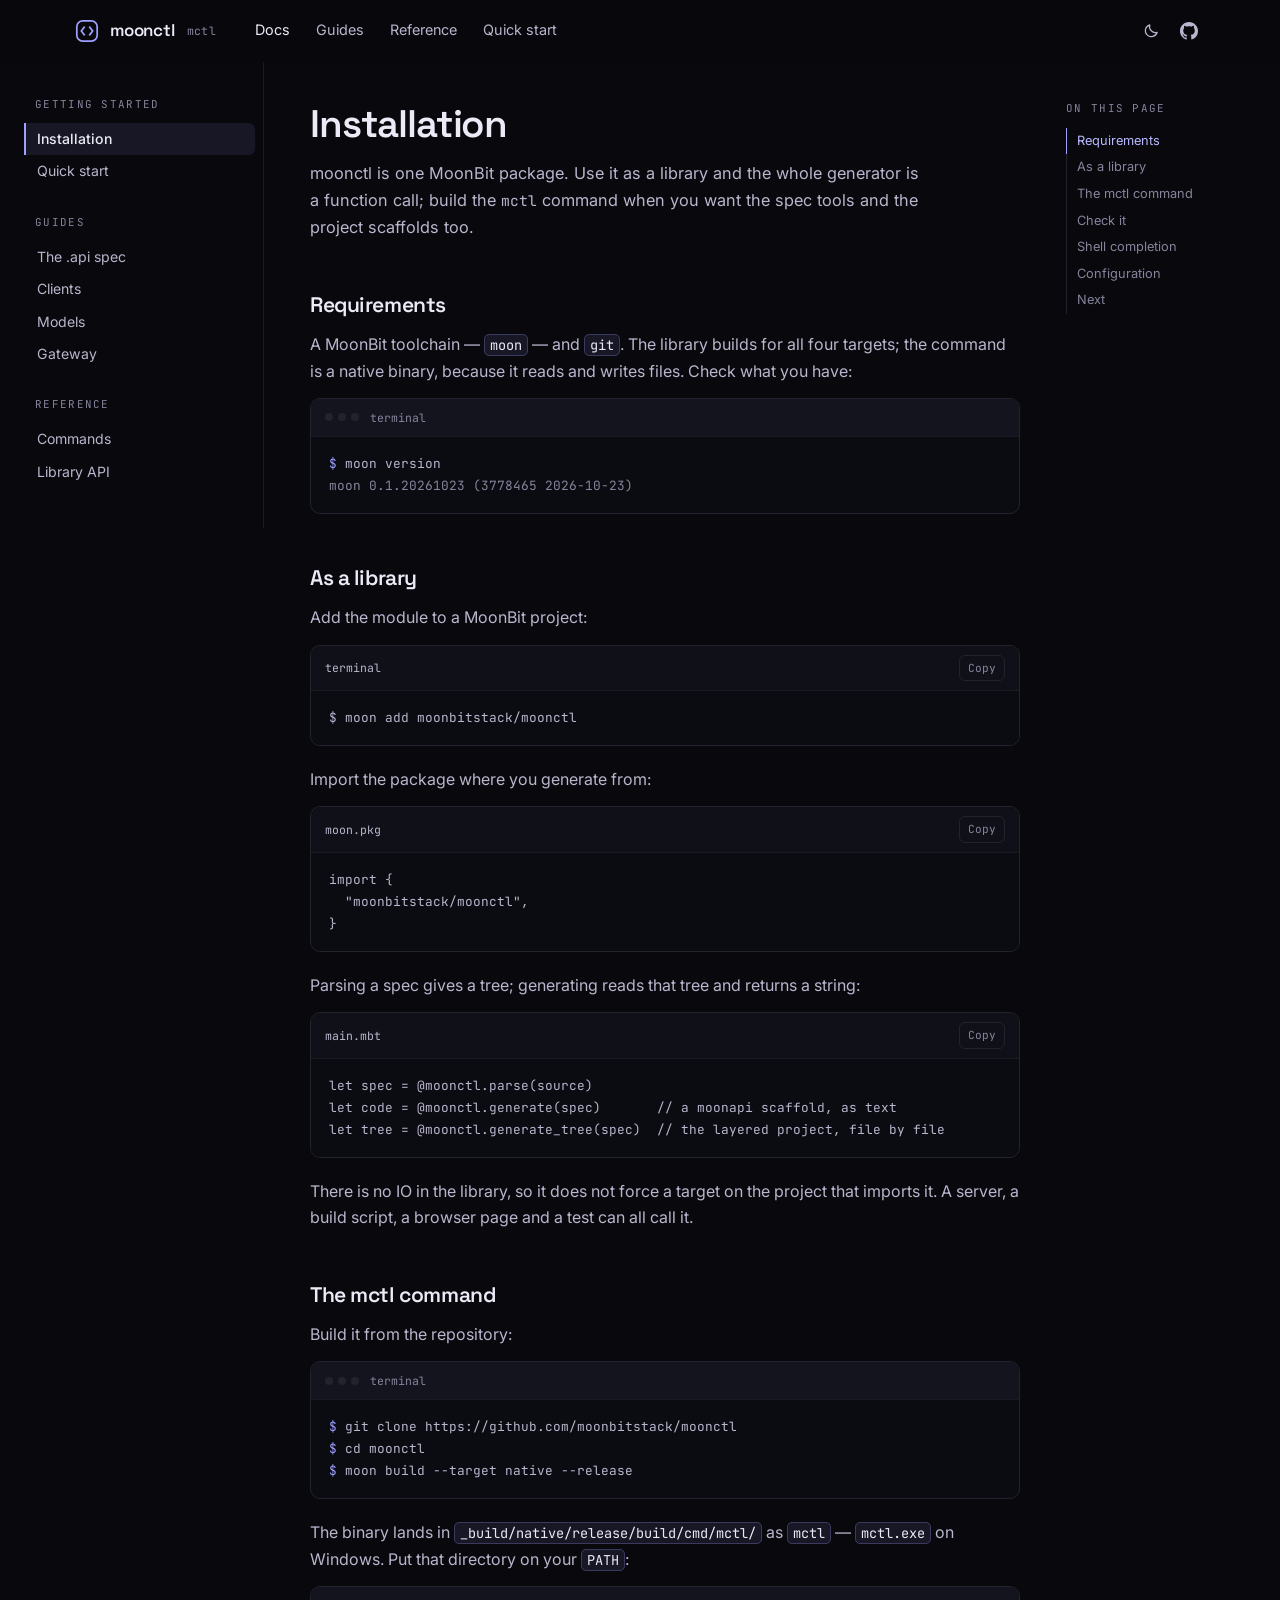
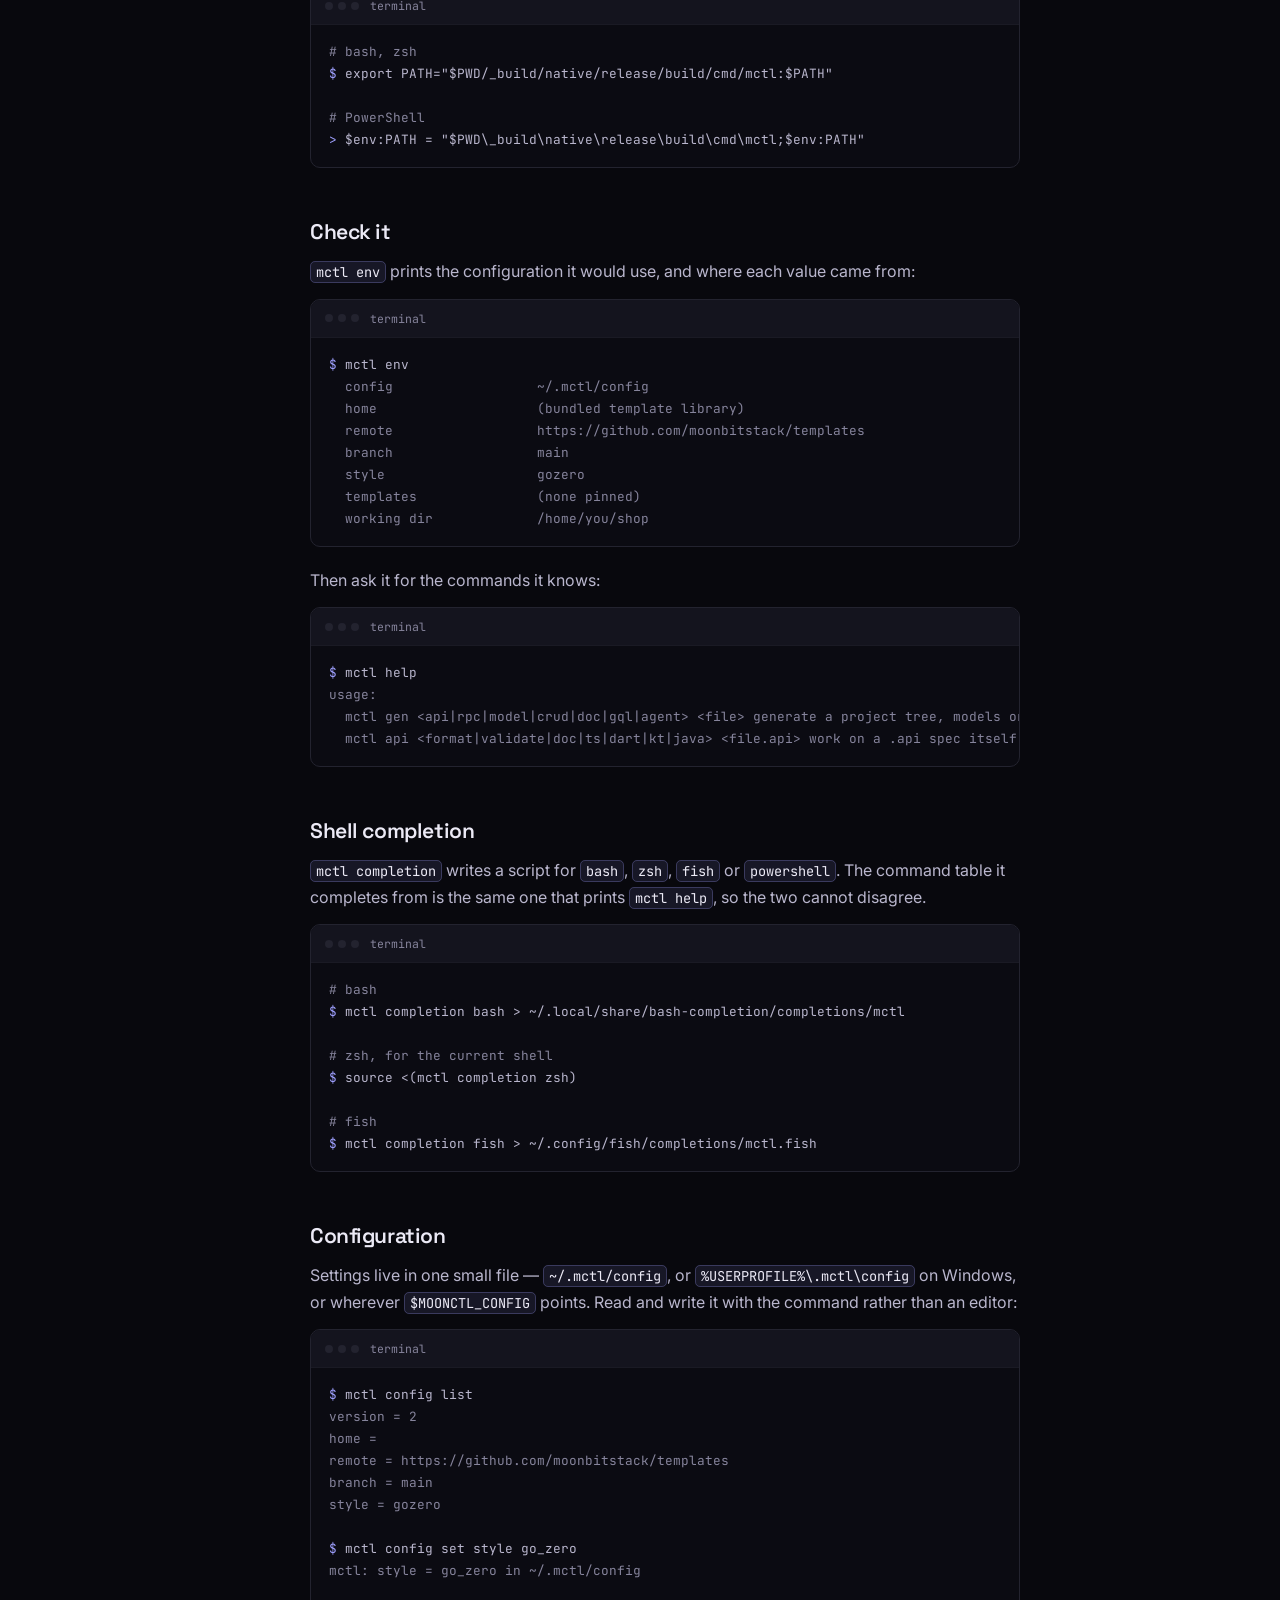
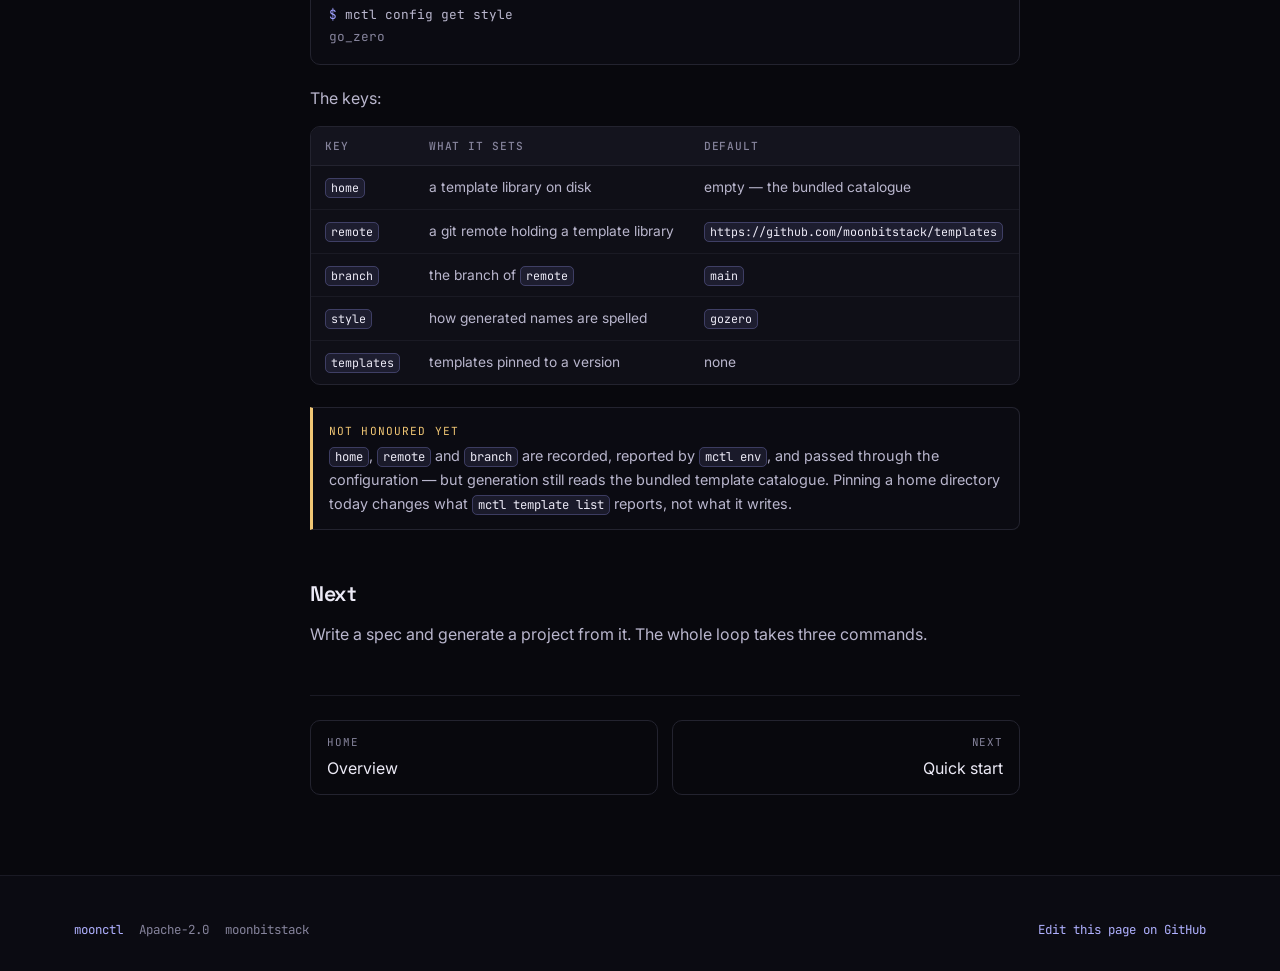
==== commit 206d58e3: "docs(moonctl): a generated library API reference. scripts/gen_api_reference.py reads each pkg.genera" ====
--- a/docs/getting-started/installation.html
+++ b/docs/getting-started/installation.html
@@ -75,6 +75,7 @@
     <div class="side-group">
       <span class="label">Reference</span>
       <a href="../reference/commands.html">Commands</a>
+      <a href="../reference/api.html">Library API</a>
     </div>
   </aside>
 
--- a/docs/assets/site.css
+++ b/docs/assets/site.css
@@ -1374,6 +1374,156 @@
 
 .callout p + p {
   margin-top: 8px;
+}
+
+/* API reference. The markup is generated by scripts/gen_api_reference.py, so
+ * these class names are a contract with that script: change one and the page
+ * loses its styling on the next regeneration. Signatures wrap rather than
+ * scroll -- a wrapped type is readable, a clipped one is not. */
+
+.api-meta {
+  display: flex;
+  flex-wrap: wrap;
+  align-items: baseline;
+  gap: 2px 12px;
+  margin: -6px 0 0;
+  font-size: 0.8rem;
+  color: var(--muted);
+}
+
+.api-meta code {
+  color: var(--ink-2);
+}
+
+.api-list {
+  margin: 0 0 20px;
+  border-top: 1px solid var(--line-2);
+}
+
+.api-item {
+  padding: 11px 0 12px;
+  border-bottom: 1px solid var(--line-2);
+}
+
+.api-item:last-child {
+  border-bottom: 0;
+}
+
+.api-sig {
+  display: block;
+  font-family: var(--mono);
+  font-size: 0.79rem;
+  line-height: 1.65;
+  color: var(--ink);
+  font-variant-ligatures: no-contextual;
+  overflow-wrap: anywhere;
+}
+
+.api-sig .k {
+  color: var(--muted);
+}
+
+.api-sig .n {
+  color: var(--accent-strong);
+}
+
+.api-tag {
+  margin-left: 6px;
+  font-family: var(--mono);
+  font-size: 0.73rem;
+  color: var(--muted);
+}
+
+.api-doc {
+  margin: 5px 0 0;
+  max-width: 76ch;
+  font-size: 0.875rem;
+  line-height: 1.65;
+  color: var(--ink-2);
+}
+
+.api-doc + .api-doc {
+  margin-top: 6px;
+}
+
+.api-doc code {
+  font-size: 0.87em;
+}
+
+.api-bullets {
+  padding-left: 18px;
+  margin-top: 6px;
+}
+
+.api-bullets li {
+  margin-bottom: 4px;
+}
+
+.api-bullets li::marker {
+  color: var(--muted);
+}
+
+.api-code {
+  margin: 8px 0 10px;
+  padding: 10px 12px;
+  border: 1px solid var(--line);
+  border-radius: 6px;
+  background: var(--code-bg);
+  font-family: var(--mono);
+  font-size: 0.76rem;
+  line-height: 1.6;
+  color: var(--ink-2);
+  overflow-x: auto;
+  tab-size: 2;
+}
+
+.api-type {
+  margin: 0 0 14px;
+  padding: 14px 16px 4px;
+  border: 1px solid var(--line-2);
+  border-radius: var(--radius);
+  background: var(--bg-soft);
+}
+
+.api-type > .table-wrap,
+.api-type > .api-variants {
+  margin: 12px 0 14px;
+}
+
+.doc h4.api-sub {
+  margin: 16px 0 2px;
+  font-family: var(--mono);
+  font-size: 0.68rem;
+  font-weight: 500;
+  letter-spacing: 0.1em;
+  text-transform: uppercase;
+  color: var(--muted);
+}
+
+.api-variants {
+  display: flex;
+  flex-wrap: wrap;
+  gap: 6px;
+  list-style: none;
+  margin: 10px 0 12px;
+  padding: 0;
+}
+
+.api-variants li code {
+  display: inline-block;
+  padding: 2px 8px;
+  border: 1px solid var(--line);
+  border-radius: 5px;
+  background: var(--panel);
+  font-family: var(--mono);
+  font-size: 0.76rem;
+  color: var(--ink-2);
+  overflow-wrap: anywhere;
+}
+
+.api-table td code {
+  white-space: normal;
+  overflow-wrap: anywhere;
 }
 
 /* pager */
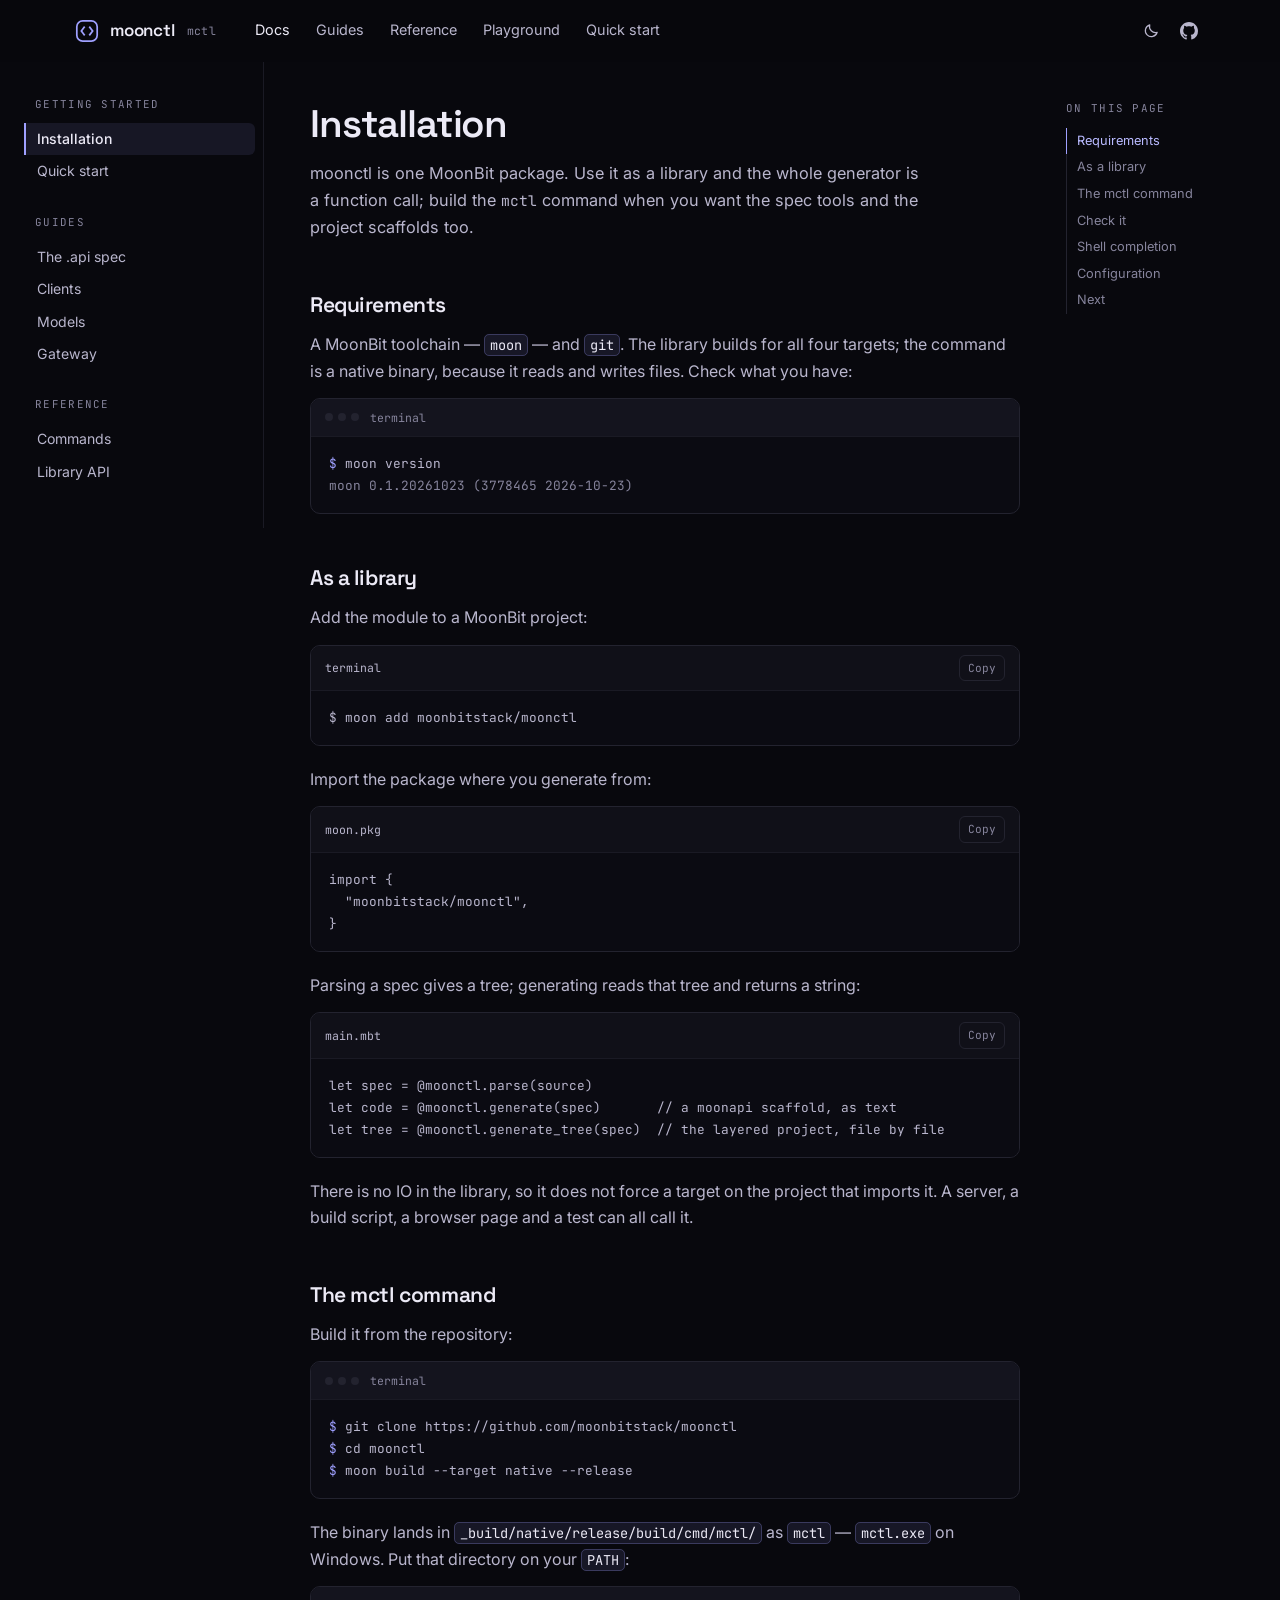
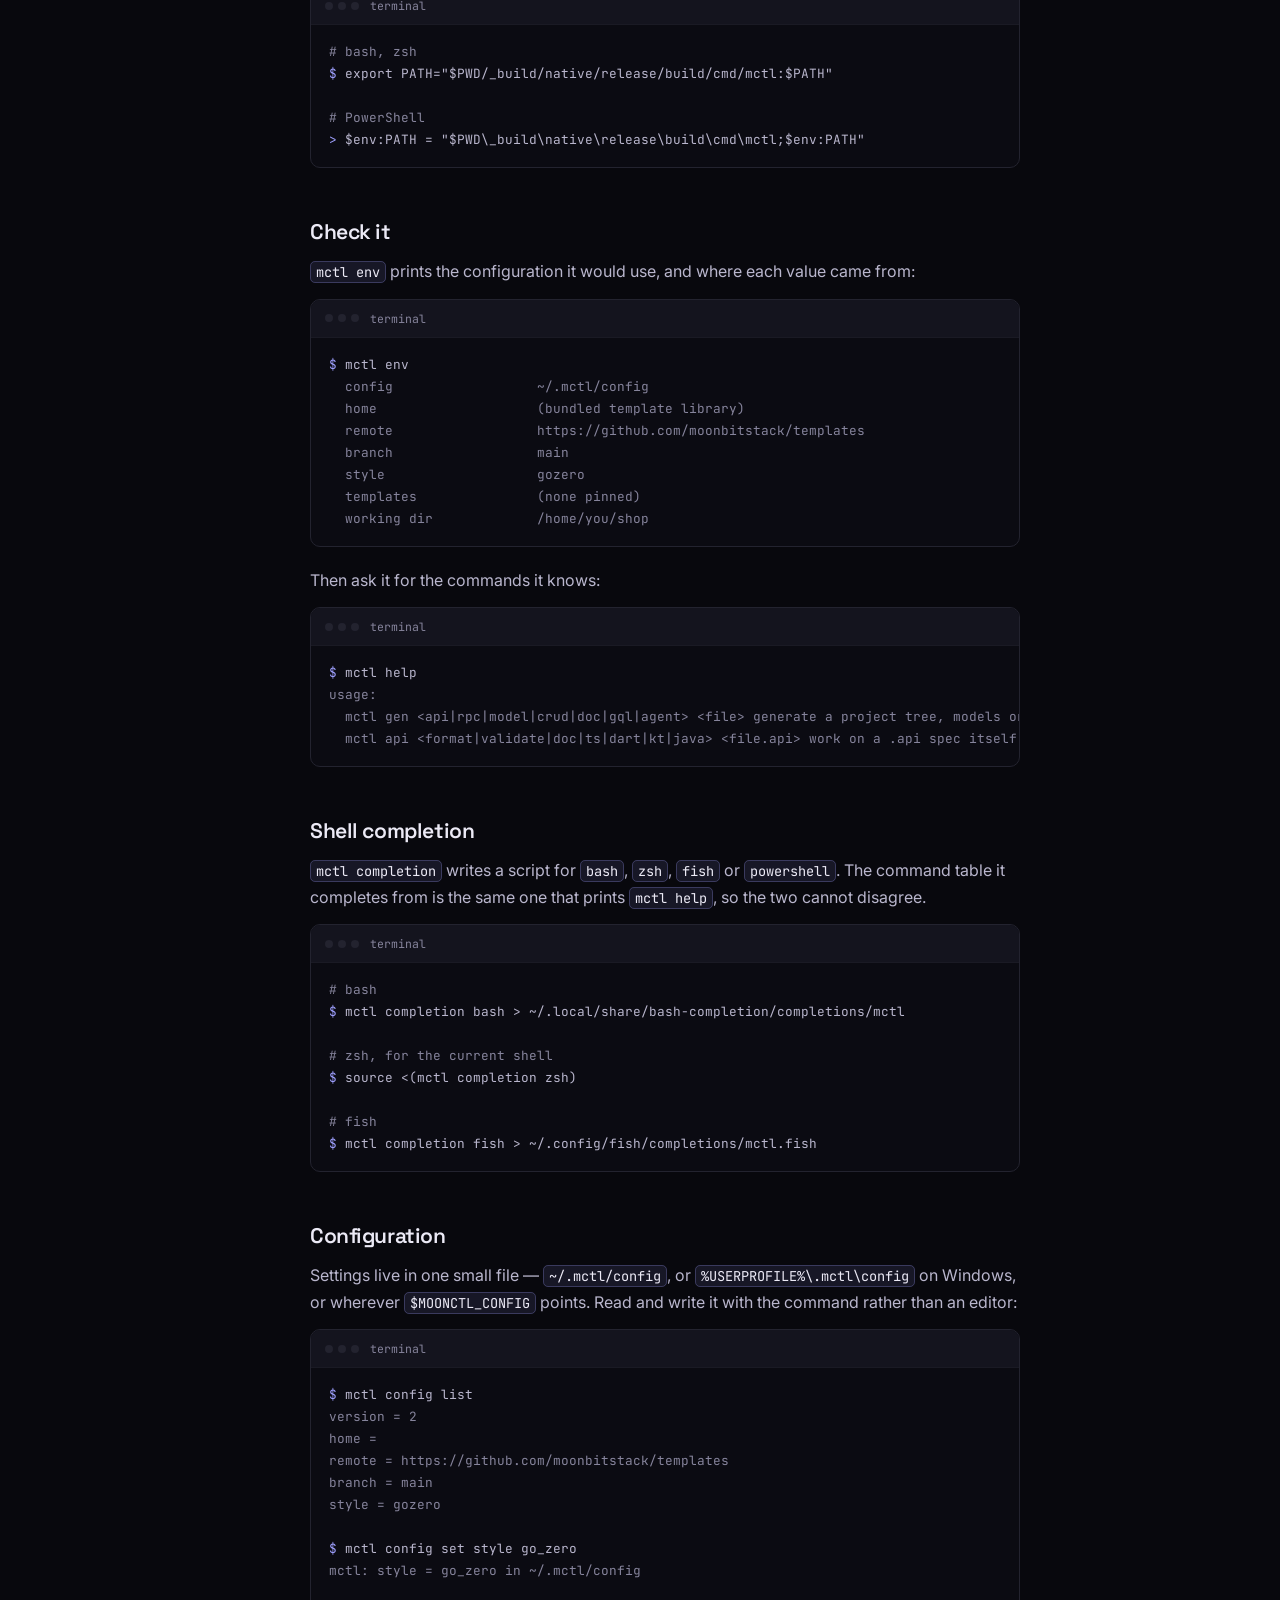
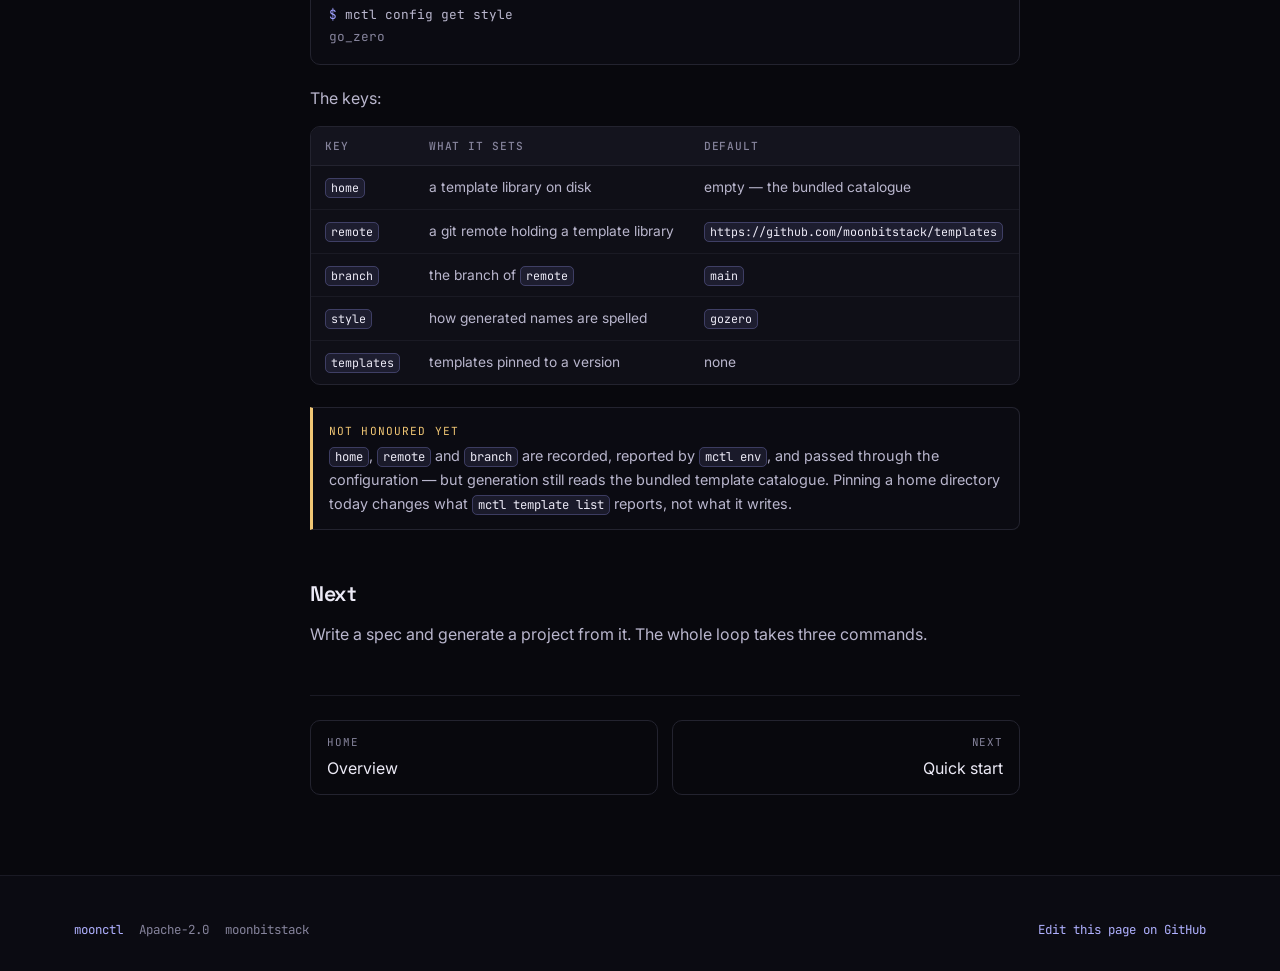
==== commit 87b54094: "feat(moonctl): the site gets a playground that runs the generator itself. The documentation had a la" ====
--- a/docs/getting-started/installation.html
+++ b/docs/getting-started/installation.html
@@ -11,6 +11,7 @@
 <link rel="preconnect" href="https://fonts.gstatic.com" crossorigin>
 <link href="https://fonts.googleapis.com/css2?family=Inter:wght@400;500;600&family=JetBrains+Mono:wght@400;500&family=Space+Grotesk:wght@500;600;700&display=swap" rel="stylesheet">
 <link rel="stylesheet" href="../assets/site.css">
+<script type="module" src="../assets/scrollbar.js"></script>
 <script src="../assets/site.js" defer></script>
 </head>
 <body>
@@ -32,6 +33,7 @@
       <a href="../getting-started/installation.html" aria-current="true">Docs</a>
       <a href="../guides/api-spec.html">Guides</a>
       <a href="../reference/commands.html">Reference</a>
+      <a href="../playground.html">Playground</a>
       <a href="../getting-started/quick-start.html">Quick start</a>
     </nav>
     <div class="nav-right">
--- a/docs/assets/site.css
+++ b/docs/assets/site.css
@@ -1724,3 +1724,213 @@
     grid-template-columns: minmax(0, 1fr);
   }
 }
+
+/* The page scroll bar shows while the page moves or under the pointer and
+   hides a moment after; it keeps its place, so nothing shifts. */
+@supports selector(::-webkit-scrollbar) {
+  html:not(.scrolling)::-webkit-scrollbar-thumb { background: transparent; border-color: transparent; box-shadow: none; }
+}
+@supports not selector(::-webkit-scrollbar) {
+  html:not(.scrolling) { scrollbar-color: transparent transparent; }
+}
+
+/* The playground: the spec on the left, what the generator makes of it on the
+   right. Two columns that each keep their own width, so a long line scrolls
+   inside its pane instead of widening the page. */
+
+.play {
+  --bad: #ff9aa0;
+  padding: 34px 0 60px;
+}
+
+:root[data-theme="light"] .play {
+  --bad: #b4232b;
+}
+
+.play h1 {
+  font-size: clamp(1.9rem, 3.4vw, 2.6rem);
+  letter-spacing: -0.02em;
+  margin: 0 0 10px;
+}
+
+.play .lede {
+  max-width: 62ch;
+  color: var(--ink-2);
+  margin: 0 0 6px;
+}
+
+.workbench {
+  display: grid;
+  grid-template-columns: minmax(0, 1fr) minmax(0, 1fr);
+  gap: 14px;
+  margin-top: 20px;
+}
+
+.pane {
+  display: flex;
+  flex-direction: column;
+  min-width: 0;
+  border: 1px solid var(--line);
+  border-radius: var(--radius);
+  background: var(--code-bg);
+  overflow: hidden;
+}
+
+.pane-head {
+  display: flex;
+  align-items: center;
+  gap: 8px;
+  padding: 7px 10px;
+  background: var(--code-head);
+  border-bottom: 1px solid var(--line-2);
+  font-family: var(--mono);
+  font-size: 0.72rem;
+  color: var(--muted);
+}
+
+.pane-head .label {
+  color: var(--ink-2);
+  letter-spacing: 0.04em;
+}
+
+.pane-head .grow {
+  margin-left: auto;
+}
+
+.chip {
+  border: 1px solid var(--line);
+  background: transparent;
+  color: var(--muted);
+  border-radius: 999px;
+  font: inherit;
+  font-size: 0.7rem;
+  padding: 3px 9px;
+  cursor: pointer;
+}
+
+.chip:hover {
+  color: var(--ink);
+  border-color: var(--accent-line);
+}
+
+.chip[aria-selected="true"],
+.chip[aria-pressed="true"] {
+  color: var(--ink);
+  border-color: var(--accent-line);
+  background: var(--accent-wash);
+}
+
+.pane textarea {
+  flex: 1;
+  min-height: 380px;
+  width: 100%;
+  resize: none;
+  white-space: pre;
+  overflow: auto;
+  border: 0;
+  outline: 0;
+  background: transparent;
+  color: var(--ink-2);
+  font-family: var(--mono);
+  font-size: 0.8rem;
+  line-height: 1.72;
+  padding: 14px 16px;
+  tab-size: 2;
+}
+
+.pane pre.out {
+  flex: 1;
+  min-height: 380px;
+  max-height: 62vh;
+  font-size: 0.78rem;
+}
+
+.pane .findings {
+  flex: 1;
+  min-height: 380px;
+  max-height: 62vh;
+  overflow: auto;
+  margin: 0;
+  padding: 12px 14px;
+  list-style: none;
+  font-family: var(--mono);
+  font-size: 0.76rem;
+  line-height: 1.6;
+}
+
+.findings li {
+  padding: 6px 0;
+  border-bottom: 1px solid var(--line-2);
+  overflow-wrap: anywhere;
+}
+
+.findings li:last-child {
+  border-bottom: 0;
+}
+
+.findings .sev {
+  display: inline-block;
+  min-width: 4.6em;
+  color: var(--muted);
+}
+
+.findings li.error .sev {
+  color: var(--bad);
+}
+
+.findings li.warning .sev {
+  color: var(--warn);
+}
+
+.findings .rule {
+  color: var(--accent-strong);
+}
+
+.findings .empty {
+  color: var(--muted);
+}
+
+.pane-foot {
+  display: flex;
+  align-items: baseline;
+  gap: 10px;
+  padding: 7px 12px;
+  border-top: 1px solid var(--line-2);
+  background: var(--code-head);
+  font-family: var(--mono);
+  font-size: 0.7rem;
+  color: var(--muted);
+  overflow-wrap: anywhere;
+}
+
+.pane-foot .said {
+  color: var(--ink-2);
+}
+
+.pane-foot .bad {
+  color: var(--bad);
+}
+
+.note {
+  margin: 22px 0 0;
+  padding: 12px 14px;
+  border: 1px solid var(--accent-line);
+  border-left: 3px solid var(--accent);
+  border-radius: 0 10px 10px 0;
+  background: var(--accent-wash);
+  color: var(--ink-2);
+  font-size: 0.86rem;
+}
+
+@media (width <= 860px) {
+  .workbench {
+    grid-template-columns: minmax(0, 1fr);
+  }
+
+  .pane textarea,
+  .pane pre.out,
+  .pane .findings {
+    min-height: 300px;
+    max-height: none;
+  }
+}
